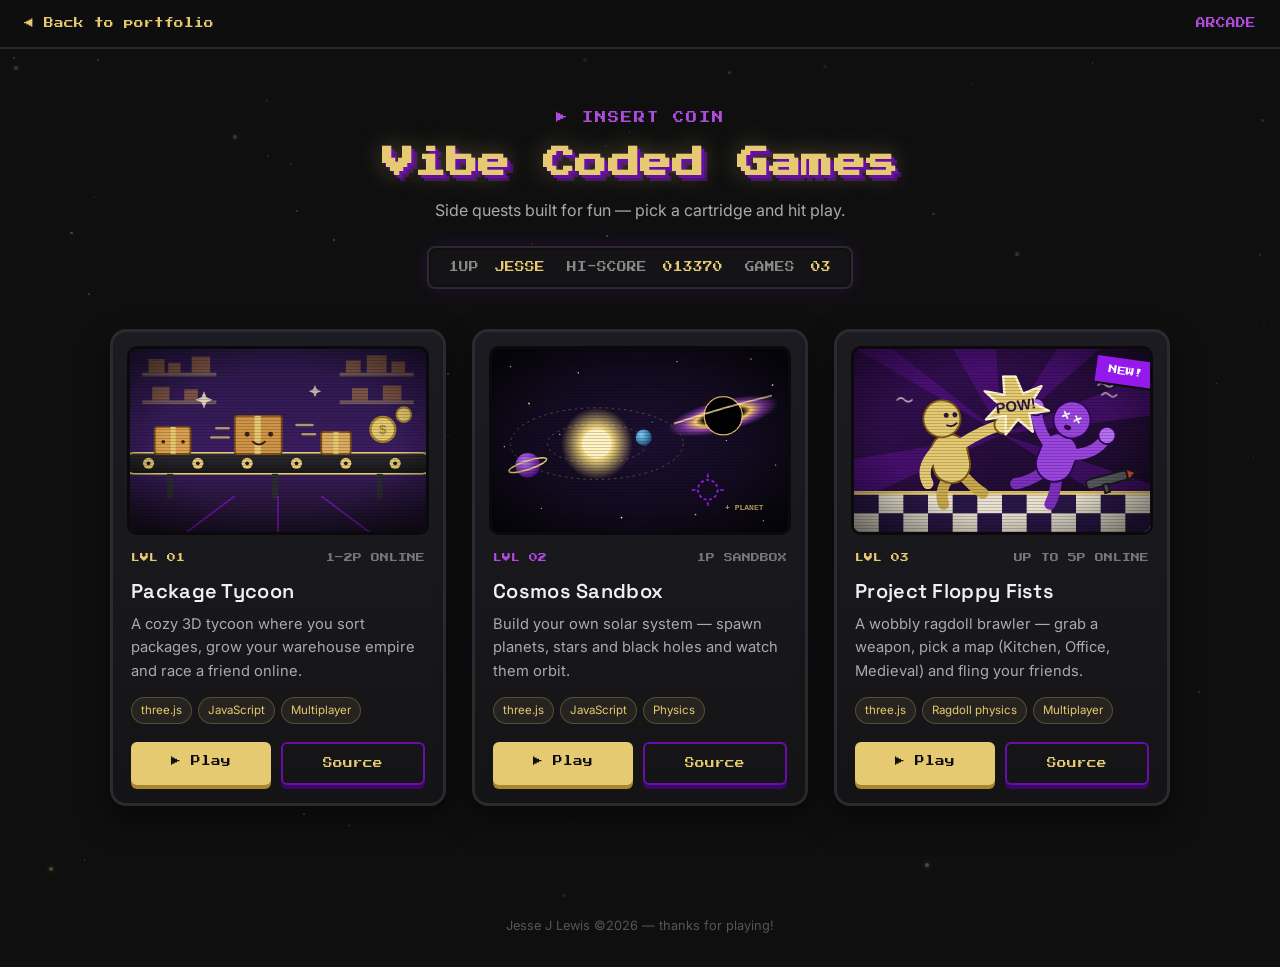
==== games.html @ 7424883a "Move Vibe Coded Games to its own games.html page Home page gets an arcade banner linking to the new " ====
<!DOCTYPE html>
<html lang="en">

<head>
    <meta charset="UTF-8" />
    <meta name="viewport" content="width=device-width, initial-scale=1.0" />
    <title>Arcade | Jesse J Lewis</title>
    <link rel="stylesheet" href="styles.css?v=3" />

    <link rel="preconnect" href="https://fonts.googleapis.com">
    <link rel="preconnect" href="https://fonts.gstatic.com" crossorigin>
    <link
        href="https://fonts.googleapis.com/css2?family=Inter:wght@300;400;500;600&family=Space+Grotesk:wght@400;500;600;700&family=Press+Start+2P&display=swap"
        rel="stylesheet">
</head>

<body class="arcade-page">
    <div class="particles"></div>

    <nav class="arcade-nav">
        <a href="index.html" class="back-link">&#9664; Back to portfolio</a>
        <span class="nav-tag">ARCADE</span>
    </nav>

    <main id="games" class="games">
        <div class="arcade-header">
            <p class="insert-coin">&#9654; INSERT COIN</p>
            <h2 class="arcade-title">Vibe Coded Games</h2>
            <p class="arcade-sub">Side quests built for fun &mdash; pick a cartridge and hit play.</p>
            <div class="hud" aria-hidden="true">
                <span>1UP <b>JESSE</b></span>
                <span>HI-SCORE <b id="hiScore">000000</b></span>
                <span>GAMES <b>03</b></span>
            </div>
        </div>

        <div class="game-grid">
            <article class="game-card" style="--accent:#e5ca72">
                <a class="game-screen" href="https://lewiscoded.github.io/package-tycoon/" target="_blank" rel="noopener">
                    <img src="./assets/games/package-tycoon.svg" alt="Package Tycoon thumbnail" />
                    <span class="press-start">&#9654; PRESS START</span>
                </a>
                <div class="game-info">
                    <div class="game-meta"><span class="level">LVL 01</span><span class="players">1&ndash;2P ONLINE</span></div>
                    <h3>Package Tycoon</h3>
                    <p>A cozy 3D tycoon where you sort packages, grow your warehouse empire and race a friend online.</p>
                    <div class="chips"><span>three.js</span><span>JavaScript</span><span>Multiplayer</span></div>
                    <div class="game-controls">
                        <a class="play-btn" href="https://lewiscoded.github.io/package-tycoon/" target="_blank" rel="noopener">&#9654; Play</a>
                        <a class="src-btn" href="https://github.com/Lewiscoded/package-tycoon" target="_blank" rel="noopener">Source</a>
                    </div>
                </div>
            </article>

            <article class="game-card" style="--accent:#b14be0">
                <a class="game-screen" href="https://lewiscoded.github.io/cosmos-sandbox/" target="_blank" rel="noopener">
                    <img src="./assets/games/cosmos-sandbox.svg" alt="Cosmos Sandbox thumbnail" />
                    <span class="press-start">&#9654; PRESS START</span>
                </a>
                <div class="game-info">
                    <div class="game-meta"><span class="level">LVL 02</span><span class="players">1P SANDBOX</span></div>
                    <h3>Cosmos Sandbox</h3>
                    <p>Build your own solar system &mdash; spawn planets, stars and black holes and watch them orbit.</p>
                    <div class="chips"><span>three.js</span><span>JavaScript</span><span>Physics</span></div>
                    <div class="game-controls">
                        <a class="play-btn" href="https://lewiscoded.github.io/cosmos-sandbox/" target="_blank" rel="noopener">&#9654; Play</a>
                        <a class="src-btn" href="https://github.com/Lewiscoded/cosmos-sandbox" target="_blank" rel="noopener">Source</a>
                    </div>
                </div>
            </article>

            <article class="game-card" style="--accent:#e5ca72">
                <a class="game-screen" href="https://lewiscoded.github.io/Project-Floppy-Fists/" target="_blank" rel="noopener">
                    <img src="./assets/games/floppy-fists.svg" alt="Project Floppy Fists thumbnail" />
                    <span class="press-start">&#9654; PRESS START</span>
                    <span class="badge-new">NEW!</span>
                </a>
                <div class="game-info">
                    <div class="game-meta"><span class="level">LVL 03</span><span class="players">UP TO 5P ONLINE</span></div>
                    <h3>Project Floppy Fists</h3>
                    <p>A wobbly ragdoll brawler &mdash; grab a weapon, pick a map (Kitchen, Office, Medieval) and fling your friends.</p>
                    <div class="chips"><span>three.js</span><span>Ragdoll physics</span><span>Multiplayer</span></div>
                    <div class="game-controls">
                        <a class="play-btn" href="https://lewiscoded.github.io/Project-Floppy-Fists/" target="_blank" rel="noopener">&#9654; Play</a>
                        <a class="src-btn" href="https://github.com/Lewiscoded/Project-Floppy-Fists" target="_blank" rel="noopener">Source</a>
                    </div>
                </div>
            </article>
        </div>
    </main>

    <footer>
        <p>Jesse J Lewis &copy;2026 &mdash; thanks for playing!</p>
    </footer>

    <script src="script.js?v=3"></script>
</body>

</html>
---- styles.css ----
* {
    margin: 0;
    padding: 0;
    box-sizing: border-box;
}

html {
    scroll-behavior: smooth;
}

body {
    background: #0f0f10;
    color: #e5e5e5;
    line-height: 1.6;
    overflow-x: hidden;
    font-family: "Inter", sans-serif;
}

h1,
h2,
h3,
.name {
    font-family: "Space Grotesk", sans-serif;
    font-weight: 600;
    letter-spacing: 0.3px;
}

p,
span,
a {
    font-weight: 400;
}

.particles {
    position: fixed;
    top: 0;
    left: 0;
    width: 100%;
    height: 100%;
    pointer-events: none;
    overflow: hidden;
    z-index: 0;
}

.particles span {
    position: absolute;

    width: var(--size);

    height: var(--size);

    background: #e5ca72;

    border-radius: 50%;

    box-shadow: 0 0 6px #e5ca72;

    opacity: var(--opacity);

    top: var(--y);

    left: var(--x);

    animation: float var(--speed) ease-in-out infinite alternate;
}

@keyframes float {
    0% {
        transform: translate(0, 0);
    }

    25% {
        transform: translate(10px, -20px);
    }

    50% {
        transform: translate(-10px, -40px);
    }

    75% {
        transform: translate(15px, -20px);
    }

    100% {
        transform: translate(0, 0);
    }
}

.hero,
.about,
.projects,
.contact,
footer {
    position: relative;
    z-index: 1;
    background: transparent;
}

.hero {
    height: 100vh;
    display: flex;
    flex-direction: column;
    justify-content: center;
    align-items: center;
    text-align: center;
}

.hero-controls {
    display: flex;
    gap: 12px;
    margin-top: 10px;
}

.name {
    font-size: 4rem;
    color: #e5ca72;
    text-shadow: 0 0 20px rgba(148, 25, 236, 0.6);
}

.subtitle {
    margin: 10px 0 20px;
    color: #aaa;
}

.about-container {
    display: flex;
    justify-content: space-between;
    gap: 40px;
    align-items: flex-start;
}

.about-text {
    flex: 1;
}

.tech-stack {
    display: flex;
    flex-direction: column;
    align-items: center;
    text-align: center;
}

.tech-stack h3 {
    color: #e5ca72;
    margin-bottom: 15px;
}

.tech-grid {
    justify-content: center;
    display: grid;
    grid-template-columns: repeat(4, 1fr);
    gap: 12px;
}

.tech-item {
    background: #1a1a1d;
    padding: 10px;
    border-radius: 8px;

    display: flex;
    flex-direction: column;
    align-items: center;
    gap: 6px;

    border: 1px solid rgba(229, 202, 114, 0.1);
    transition: 0.3s;
}

.tech-item:hover {
    transform: translateY(-3px);
    border-color: #d4af37;
    box-shadow: 0 0 20px rgba(148, 25, 236, 0.307);
}

.tech-item img {
    width: 44px;
    height: 44px;
}

.tech-item span {
    font-size: 0.75rem;
    color: #aaa;
}

a {
    text-decoration: none;
    color: #e5ca72;
    transition: 0.3s;
}

a:hover {
    text-decoration: underline;
}

.btn {
    padding: 10px 20px;
    border: 1px solid #e5ca72;
    color: #e5ca72;
    text-decoration: none;
    transition: 0.3s;
}

.btn:hover {
    background: #e5ca72;
    color: black;
}

section {
    padding: 80px 20px;
    max-width: 900px;
    margin: auto;
}

h2 {
    color: #e5ca72;
    margin-bottom: 20px;
}

.projects {
    display: flex;
    flex-direction: column;
    gap: 20px;
}

.project-card {
    display: flex;

    gap: 20px;

    align-items: center;

    background: #1a1a1d;

    padding: 20px;

    border-left: 3px solid #6a0dad;

    transition: 0.3s;

    border-radius: 10px;
}

.project-card img {
    width: 140px;

    height: 140px;

    object-fit: cover;

    border-radius: 10px;

    border: 1px solid rgba(229, 202, 114, 0.15);

    box-shadow: 0 8px 20px rgba(0, 0, 0, 0.4);
}

.project-card:hover img {
    transform: scale(1.03);
    transition: 0.3s;
    filter: brightness(1.05) contrast(1.1);
}

.project-card:hover {
    transform: translateY(-5px);
    border-left: 3px solid #d4af37;
    box-shadow: 0 0 20px rgba(148, 25, 236, 0.307);
}

.project-card span {
    display: block;
    margin-top: 10px;
    font-size: 0.9rem;
    color: #888;
}

.card-controls {
    display: flex;

    gap: 12px;

    margin-top: 10px;
}


.project-card a {
    font-size: 0.9rem;
}

.project-content {
    display: flex;

    flex-direction: column;
}

.contact p {
    margin: 8px 0;
    color: #bbb;
}

footer {
    text-align: center;
    padding: 30px;
    color: #555;
    font-size: 0.8rem;
}

/* ===== VIBE CODED GAMES (arcade) ===== */

.games {
    position: relative;
    z-index: 1;
    max-width: 1100px;
    margin: auto;
    padding: 40px 20px 80px;
}

/* games page top bar */
.arcade-nav {
    position: sticky;
    top: 0;
    z-index: 5;
    display: flex;
    justify-content: space-between;
    align-items: center;
    padding: 16px 24px;
    background: rgba(15, 15, 16, 0.85);
    backdrop-filter: blur(6px);
    border-bottom: 2px solid #2a2a2f;
    font-family: "Press Start 2P", "Courier New", monospace;
    font-size: 0.6rem;
}

.back-link:hover {
    text-decoration: none;
    color: #f3dc8f;
}

.nav-tag {
    color: #b14be0;
}

.arcade-page .games {
    padding-top: 60px;
    min-height: calc(100vh - 120px);
}

/* home page teaser banner linking to games.html */
.games-teaser {
    position: relative;
    z-index: 1;
}

.arcade-banner {
    display: flex;
    flex-direction: column;
    align-items: center;
    gap: 18px;
    padding: 36px 20px;
    text-align: center;
    background: linear-gradient(180deg, #1d1b22 0%, #141416 100%);
    border: 3px solid #2a2a2f;
    border-radius: 16px;
    box-shadow: 0 6px 0 #0a0a0b, 0 14px 30px rgba(0, 0, 0, 0.5);
    transition: transform 0.2s, border-color 0.3s, box-shadow 0.3s;
}

.arcade-banner:hover {
    text-decoration: none;
    transform: translateY(-5px);
    border-color: #e5ca72;
    box-shadow: 0 6px 0 #6a0dad, 0 0 28px rgba(148, 25, 236, 0.45);
}

.arcade-banner .insert-coin,
.arcade-banner .arcade-title {
    margin: 0;
}

.banner-thumbs {
    display: flex;
    justify-content: center;
    gap: 14px;
}

.banner-thumbs img {
    width: 150px;
    aspect-ratio: 16 / 10;
    object-fit: cover;
    border-radius: 8px;
    border: 3px solid #0a0a0b;
    transition: transform 0.3s;
}

.banner-thumbs img:nth-child(1) {
    transform: rotate(-5deg);
}

.banner-thumbs img:nth-child(3) {
    transform: rotate(5deg);
}

.arcade-banner:hover .banner-thumbs img {
    transform: rotate(0) translateY(-4px) scale(1.05);
}

.arcade-banner .play-btn {
    flex: none;
    padding: 14px 22px;
}

.arcade-header {
    text-align: center;
    margin-bottom: 40px;
}

.insert-coin,
.arcade-title,
.hud,
.game-meta,
.press-start,
.badge-new,
.play-btn,
.src-btn {
    font-family: "Press Start 2P", "Courier New", monospace;
}

.insert-coin {
    color: #b14be0;
    font-size: 0.7rem;
    letter-spacing: 2px;
    margin-bottom: 14px;
    animation: blink 1.1s steps(2, start) infinite;
}

@keyframes blink {
    to {
        visibility: hidden;
    }
}

.arcade-title {
    font-size: 2rem;
    line-height: 1.4;
    color: #e5ca72;
    text-shadow:
        3px 3px 0 #6a0dad,
        6px 6px 0 rgba(148, 25, 236, 0.35),
        0 0 24px rgba(229, 202, 114, 0.35);
    margin-bottom: 12px;
}

.arcade-sub {
    color: #aaa;
    margin-bottom: 22px;
}

.hud {
    display: inline-flex;
    flex-wrap: wrap;
    justify-content: center;
    gap: 22px;
    padding: 12px 20px;
    font-size: 0.6rem;
    color: #888;
    background: #141416;
    border: 2px solid #2a2a2f;
    border-radius: 8px;
    box-shadow: inset 0 0 0 2px #0f0f10, 0 0 18px rgba(148, 25, 236, 0.15);
}

.hud b {
    color: #e5ca72;
    font-weight: 400;
    margin-left: 6px;
}

.game-grid {
    display: grid;
    grid-template-columns: repeat(3, 1fr);
    gap: 26px;
    perspective: 900px;
}

.game-card {
    --accent: #e5ca72;
    position: relative;
    display: flex;
    flex-direction: column;
    background: linear-gradient(180deg, #1d1b22 0%, #141416 100%);
    border: 3px solid #2a2a2f;
    border-radius: 16px;
    padding: 14px;
    box-shadow:
        0 6px 0 #0a0a0b,
        0 14px 30px rgba(0, 0, 0, 0.5);
    transform-style: preserve-3d;
    transition: transform 0.15s ease-out, border-color 0.3s, box-shadow 0.3s;
    will-change: transform;
}

.game-card:hover {
    border-color: var(--accent);
    box-shadow:
        0 6px 0 #6a0dad,
        0 0 28px rgba(148, 25, 236, 0.45),
        0 14px 30px rgba(0, 0, 0, 0.5);
}

/* the "CRT screen" holding the thumbnail */
.game-screen {
    position: relative;
    display: block;
    border-radius: 10px;
    overflow: hidden;
    border: 3px solid #0a0a0b;
    box-shadow: inset 0 0 0 2px rgba(229, 202, 114, 0.2);
    aspect-ratio: 16 / 10;
    background: #000;
}

.game-screen:hover {
    text-decoration: none;
}

.game-screen img {
    display: block;
    width: 100%;
    height: 100%;
    object-fit: cover;
    transition: transform 0.4s ease, filter 0.4s ease;
}

/* scanlines + vignette */
.game-screen::after {
    content: "";
    position: absolute;
    inset: 0;
    pointer-events: none;
    background:
        repeating-linear-gradient(0deg, rgba(0, 0, 0, 0.18) 0 1px, transparent 1px 3px),
        radial-gradient(ellipse at center, transparent 55%, rgba(0, 0, 0, 0.55) 100%);
}

.game-card:hover .game-screen img {
    transform: scale(1.07);
    filter: saturate(1.2) brightness(1.05);
}

.press-start {
    position: absolute;
    left: 50%;
    bottom: 14px;
    transform: translate(-50%, 10px);
    z-index: 2;
    padding: 8px 12px;
    font-size: 0.6rem;
    color: #0f0f10;
    background: #e5ca72;
    border-radius: 4px;
    box-shadow: 3px 3px 0 #6a0dad;
    white-space: nowrap;
    opacity: 0;
    transition: opacity 0.25s, transform 0.25s;
}

.game-card:hover .press-start,
.game-screen:focus-visible .press-start {
    opacity: 1;
    transform: translate(-50%, 0);
    animation: pulse 0.8s ease-in-out infinite alternate;
}

@keyframes pulse {
    to {
        box-shadow: 3px 3px 0 #6a0dad, 0 0 16px rgba(229, 202, 114, 0.8);
    }
}

.badge-new {
    position: absolute;
    top: 10px;
    right: -6px;
    z-index: 2;
    padding: 6px 12px;
    font-size: 0.55rem;
    color: #fff;
    background: #9419ec;
    transform: rotate(8deg);
    box-shadow: 2px 2px 0 #0a0a0b;
    animation: wiggle 2s ease-in-out infinite;
}

@keyframes wiggle {

    0%,
    100% {
        transform: rotate(8deg);
    }

    50% {
        transform: rotate(-4deg) scale(1.08);
    }
}

.game-info {
    display: flex;
    flex-direction: column;
    flex: 1;
    padding: 16px 4px 4px;
}

.game-meta {
    display: flex;
    justify-content: space-between;
    gap: 8px;
    font-size: 0.55rem;
    margin-bottom: 10px;
}

.game-meta .level {
    color: var(--accent);
}

.game-meta .players {
    color: #777;
}

.game-info h3 {
    color: #f0f0f0;
    font-size: 1.25rem;
    margin-bottom: 6px;
}

.game-info p {
    color: #aaa;
    font-size: 0.92rem;
    margin-bottom: 14px;
}

.chips {
    display: flex;
    flex-wrap: wrap;
    gap: 6px;
    margin-bottom: 18px;
}

.chips span {
    font-size: 0.72rem;
    color: #e5ca72;
    padding: 3px 9px;
    border-radius: 999px;
    background: rgba(229, 202, 114, 0.08);
    border: 1px solid rgba(229, 202, 114, 0.25);
}

.game-controls {
    display: flex;
    gap: 10px;
    margin-top: auto;
}

.play-btn,
.src-btn {
    flex: 1;
    text-align: center;
    font-size: 0.6rem;
    padding: 12px 8px;
    border-radius: 6px;
    transition: transform 0.1s, box-shadow 0.1s, background 0.2s;
}

.play-btn {
    color: #0f0f10;
    background: #e5ca72;
    box-shadow: 0 4px 0 #a8862b;
}

.src-btn {
    color: #e5ca72;
    background: transparent;
    border: 2px solid #6a0dad;
    box-shadow: 0 4px 0 #3b0766;
}

.play-btn:hover,
.src-btn:hover {
    text-decoration: none;
    transform: translateY(-2px);
}

.play-btn:hover {
    background: #f3dc8f;
    box-shadow: 0 6px 0 #a8862b;
}

.src-btn:hover {
    background: rgba(106, 13, 173, 0.25);
    box-shadow: 0 6px 0 #3b0766;
}

.play-btn:active,
.src-btn:active {
    transform: translateY(3px);
    box-shadow: 0 1px 0 #3b0766;
}

@media (prefers-reduced-motion: reduce) {

    .insert-coin,
    .badge-new,
    .game-card:hover .press-start {
        animation: none;
    }

    .game-card {
        transition: none;
    }
}

/* RESPONSIVE LAYER */


/* Large tablets */
@media (max-width: 1024px) {
    section {
        padding: 70px 18px;
    }

    .name {
        font-size: 3.2rem;
    }

    .about-container {
        gap: 30px;
    }

    .tech-grid {
        grid-template-columns: repeat(3, 1fr);
    }

    .game-grid {
        grid-template-columns: repeat(2, 1fr);
    }
}

/* Tablets / small laptops */
@media (max-width: 900px) {
    .project-card {
        flex-direction: column;
        align-items: flex-start;
    }

    .project-card img {
        width: 100%;
        height: 220px;
    }

    .project-content {
        width: 100%;
    }

    .tech-grid {
        grid-template-columns: repeat(3, 1fr);
    }
}

@media (max-width: 768px) {
    .about-container {
        flex-direction: column;
        align-items: center;
        text-align: center;
    }

    .tech-grid {

        grid-template-columns: repeat(3, 1fr);
    }
}

/* Mobile */
@media (max-width: 600px) {
    .hero {
        padding: 0 20px;
    }

    .name {
        font-size: 2.4rem;
        text-align: center;
    }

    .subtitle {
        font-size: 0.95rem;
    }

    .hero-controls {
        flex-direction: column;
        width: 100%;
    }

    .btn {
        width: 100%;
        text-align: center;
    }

    .about-container {
        flex-direction: column;
        gap: 30px;
    }

    .tech-grid {
        grid-template-columns: repeat(3, 1fr);
    }

    .project-card {
        padding: 16px;
    }

    .project-card img {
        height: 180px;
    }

    .game-grid {
        grid-template-columns: 1fr;
    }

    .banner-thumbs img {
        width: 30%;
    }

    .arcade-nav {
        padding: 14px 16px;
        font-size: 0.5rem;
    }

    .arcade-title {
        font-size: 1.3rem;
    }

    .hud {
        gap: 12px;
        font-size: 0.5rem;
    }

    section {
        padding: 60px 16px;
    }
}

/* Very small phones */
@media (max-width: 400px) {
    .name {
        font-size: 2rem;
    }

    .tech-grid {
        grid-template-columns: repeat(2, 1fr);
        gap: 10px;
    }

    .project-card img {
        height: 160px;
    }
}
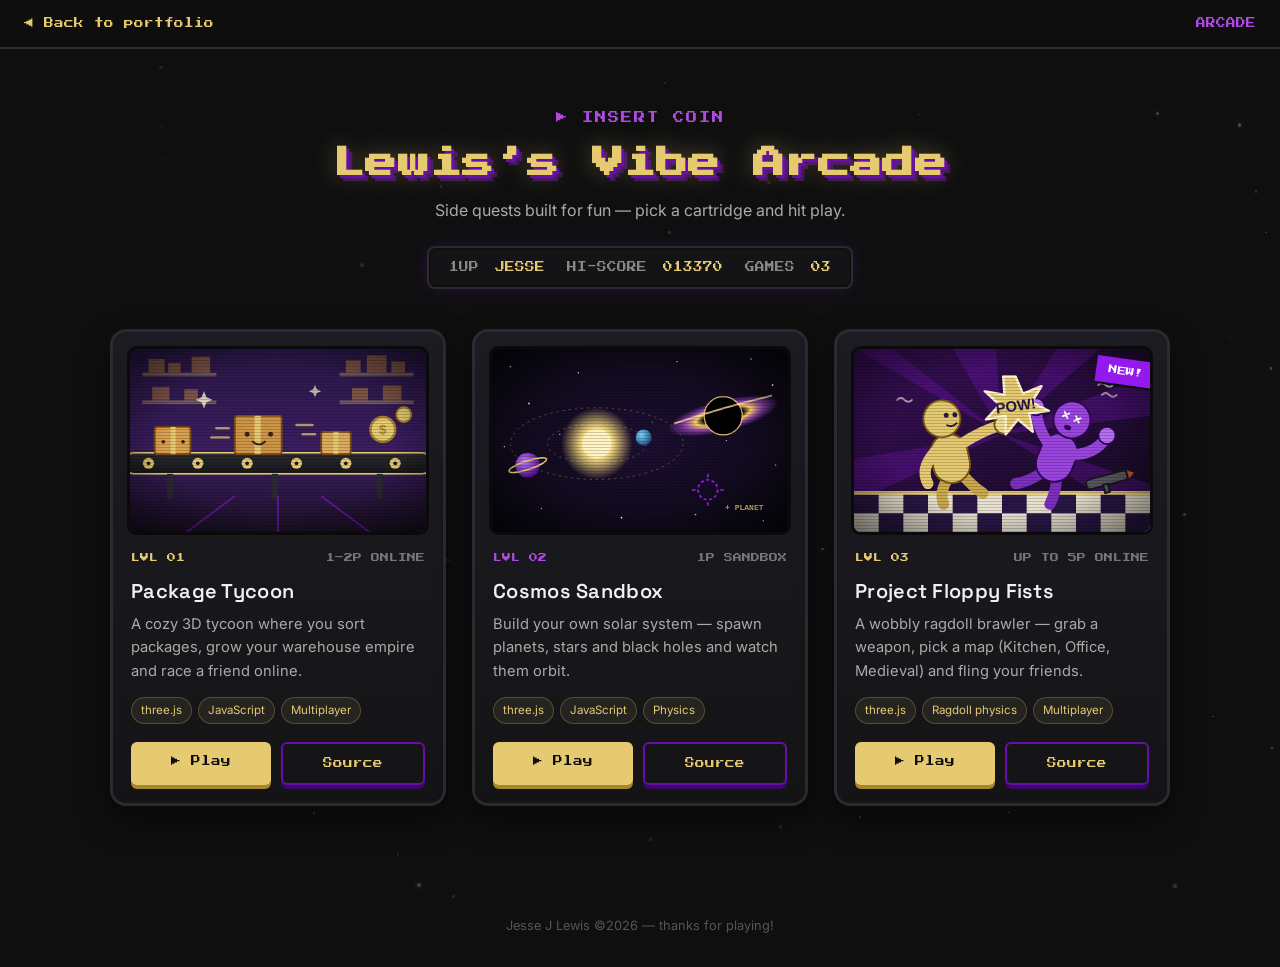
==== commit 8697c617: "Rename games section to Lewis's Vibe Arcade Co-Authored-By: Claude Opus 5.5 <noreply@anthropic.com> " ====
--- a/games.html
+++ b/games.html
@@ -4,7 +4,7 @@
 <head>
     <meta charset="UTF-8" />
     <meta name="viewport" content="width=device-width, initial-scale=1.0" />
-    <title>Arcade | Jesse J Lewis</title>
+    <title>Lewis&rsquo;s Vibe Arcade</title>
     <link rel="stylesheet" href="styles.css?v=3" />
 
     <link rel="preconnect" href="https://fonts.googleapis.com">
@@ -25,7 +25,7 @@
     <main id="games" class="games">
         <div class="arcade-header">
             <p class="insert-coin">&#9654; INSERT COIN</p>
-            <h2 class="arcade-title">Vibe Coded Games</h2>
+            <h2 class="arcade-title">Lewis&rsquo;s Vibe Arcade</h2>
             <p class="arcade-sub">Side quests built for fun &mdash; pick a cartridge and hit play.</p>
             <div class="hud" aria-hidden="true">
                 <span>1UP <b>JESSE</b></span>
